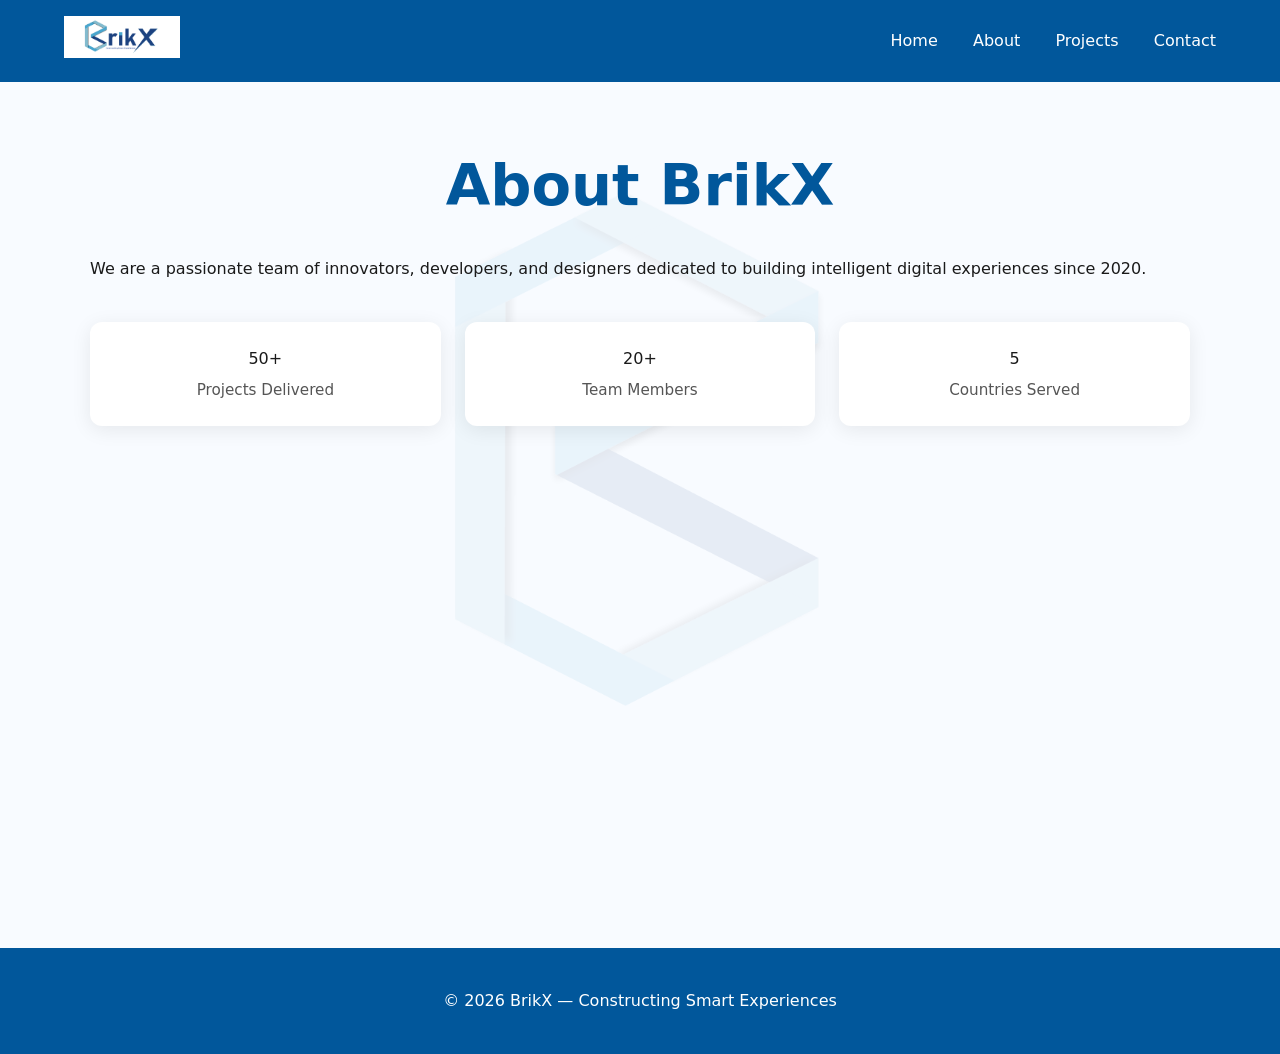
==== about.html @ 63b52a76 "sample" ====
<!DOCTYPE html>
<html lang="en">
<head>
  <meta charset="UTF-8" />
  <meta name="viewport" content="width=device-width, initial-scale=1.0"/>
  <title>BrikX - About Us</title>
  <link rel="stylesheet" href="css/style.css">
</head>
<body>

  <header>
    <nav class="navbar">
      <div class="logo-container">
        <img src="img/brikxxx.png" alt="BrikX Logo" class="logo">
      </div>
      <ul class="nav-links">
        <li><a href="index.html">Home</a></li>
        <li><a href="about.html" class="active">About</a></li>
        <li><a href="projects.html">Projects</a></li>
        <li><a href="contact.html">Contact</a></li>
      </ul>
      <div class="hamburger">
        <span></span><span></span><span></span>
      </div>
    </nav>
  </header>

  <main>
    <section class="section about">
      <div class="watermark"><img src="img/Brix.png" alt=""></div>
      <div class="content">
        <h2>About BrikX</h2>
        <p>We are a passionate team of innovators, developers, and designers dedicated to building intelligent digital experiences since 2020.</p>
        
        <div class="stats">
          <div>50+<span>Projects Delivered</span></div>
          <div>20+<span>Team Members</span></div>
          <div>5<span>Countries Served</span></div>
        </div>
      </div>
    </section>
  </main>

  <footer>
    <p>© 2026 BrikX — Constructing Smart Experiences</p>
  </footer>

  <script src="js/app.js"></script>
</body>
</html>
---- css/style.css ----
/* styles.css */
:root {
    --primary-dark: #01579B;
    --primary-light: #4FC3F7;
    --accent: #E3F2FD;
    --text: #1a1a1a;
    --gray: #555;
}

* {
    margin: 0;
    padding: 0;
    box-sizing: border-box;
}

body {
    font-family: system-ui, -apple-system, sans-serif;
    color: var(--text);
    background: #f8fbff;
    line-height: 1.6;
    scroll-behavior: smooth;
}

.navbar {
    position: fixed;
    top: 0;
    width: 100%;
    background: var(--primary-dark);
    padding: 1rem 5%;
    display: flex;
    justify-content: space-between;
    align-items: center;
    z-index: 1000;
}

.logo {
    height: 42px;
}

.nav-links {
    display: flex;
    list-style: none;
    gap: 2.2rem;
}

.nav-links a {
    color: white;
    text-decoration: none;
    font-weight: 500;
    transition: all 0.3s;
}

.nav-links a:hover {
    color: var(--primary-light);
}

/* Mobile Menu */
.hamburger {
    display: none;
    flex-direction: column;
    gap: 5px;
    cursor: pointer;
}

.hamburger span {
    width: 25px;
    height: 3px;
    background: white;
    transition: all 0.3s;
}

.section {
    position: relative;
    min-height: 100vh;
    padding: 140px 5% 60px;
    overflow: hidden;
}

.watermark {
    position: absolute;
    top: 50%;
    left: 50%;
    transform: translate(-50%, -50%);
    opacity: 0.08;
    pointer-events: none;
    transition: transform 0.15s ease-out;
}

.watermark img {
    width: 380px;
    max-width: 65vw;
}

/* Hero */
.hero {
    background: linear-gradient(135deg, var(--primary-dark) 0%, #0288D1 100%);
    color: white;
    text-align: center;
}

.hero h1 {
    font-size: clamp(2.8rem, 8vw, 5.5rem);
    margin-bottom: 1rem;
    line-height: 1.1;
}

.hero p {
    font-size: 1.3rem;
    max-width: 600px;
    margin: 0 auto;
    opacity: 0.9;
}

/* Content */
.content {
    position: relative;
    z-index: 2;
    max-width: 1100px;
    margin: 0 auto;
}

h2 {
    color: var(--primary-dark);
    font-size: clamp(2.2rem, 5vw, 3.6rem);
    margin-bottom: 1.5rem;
    text-align: center;
}

/* Stats */
.stats {
    display: grid;
    grid-template-columns: repeat(auto-fit, minmax(140px, 1fr));
    gap: 1.5rem;
    margin-top: 2.5rem;
    text-align: center;
}

.stats div {
    background: white;
    padding: 1.5rem;
    border-radius: 12px;
    box-shadow: 0 4px 20px rgba(0,0,0,0.08);
}

.stats div span {
    display: block;
    font-size: 0.95rem;
    color: var(--gray);
    margin-top: 0.4rem;
}

/* Projects */
.projects-grid {
    display: grid;
    grid-template-columns: repeat(auto-fit, minmax(320px, 1fr));
    gap: 1.8rem;
    margin-top: 2.5rem;
}

.project-card {
    background: white;
    padding: 1.8rem;
    border-radius: 12px;
    box-shadow: 0 4px 25px rgba(0,0,0,0.07);
    transition: transform 0.3s;
}

.project-card:hover {
    transform: translateY(-8px);
}

.project-card h3 {
    color: var(--primary-dark);
    margin-bottom: 0.8rem;
}

/* Form */
.contact-form {
    max-width: 580px;
    margin: 2.5rem auto 0;
    display: grid;
    gap: 1.2rem;
}

input, textarea {
    padding: 0.9rem 1.2rem;
    border: 1px solid #ddd;
    border-radius: 8px;
    font-size: 1rem;
}

button {
    padding: 1rem;
    background: var(--primary-dark);
    color: white;
    border: none;
    border-radius: 8px;
    font-size: 1.1rem;
    cursor: pointer;
    transition: 0.3s;
}

button:hover {
    background: var(--primary-light);
}

/* Footer */
footer {
    background: var(--primary-dark);
    color: white;
    text-align: center;
    padding: 2.5rem 1rem;
    margin-top: 3rem;
}

/* ── Responsive ──────────────────────────────────────── */

@media (max-width: 900px) {
    .nav-links {
        position: fixed;
        top: 0;
        right: -100%;
        height: 100vh;
        width: 280px;
        background: var(--primary-dark);
        flex-direction: column;
        justify-content: center;
        align-items: center;
        transition: 0.4s;
        z-index: 999;
    }

    .nav-links.active {
        right: 0;
    }

    .hamburger {
        display: flex;
        z-index: 1001;
    }

    .hamburger.active span:nth-child(1) {
        transform: rotate(45deg) translate(5px, 6px);
    }
    .hamburger.active span:nth-child(2) {
        opacity: 0;
    }
    .hamburger.active span:nth-child(3) {
        transform: rotate(-45deg) translate(7px, -7px);
    }
}

@media (max-width: 600px) {
    .section {
        padding: 120px 6% 60px;
    }

    .watermark img {
        width: 280px;
    }

    .hero h1 {
        font-size: clamp(2.4rem, 9vw, 4.2rem);
    }

    .contact-form {
        max-width: 100%;
    }
}
.hero {
  min-height: 100vh;
  background: linear-gradient(135deg, #01579b 0%, #0288d1 100%);
  color: white;
  position: relative;
  overflow: hidden;
  display: flex;
  align-items: center;
}

.hero-content {
  max-width: 1400px;
  margin: 0 auto;
  padding: 0 5%;
  display: grid;
  grid-template-columns: 1fr 1fr;
  gap: 4rem;
  align-items: center;
  z-index: 2;
  position: relative;
}

.hero-text h1 {
  font-size: clamp(3.2rem, 9vw, 7.2rem);
  line-height: 1;
  margin-bottom: 1.5rem;
}

.highlight {
  color: #81d4fa;
  position: relative;
}

.hero-cta {
  display: flex;
  gap: 1.5rem;
  margin-top: 2.5rem;
}

.btn {
  display: inline-block;
  padding: 1rem 2.2rem;
  border-radius: 50px;
  font-weight: 600;
  text-decoration: none;
  transition: all 0.3s;
}

.btn.primary {
  background: white;
  color: var(--primary-dark);
}

.btn.primary:hover {
  transform: translateY(-3px);
  box-shadow: 0 12px 30px rgba(0,0,0,0.25);
}

.btn.outline {
  border: 2px solid white;
  color: white;
}

.btn.outline:hover {
  background: white;
  color: var(--primary-dark);
}

.hero-visual {
  position: relative;
}

.mock-device {
  width: 100%;
  max-width: 420px;
  aspect-ratio: 9/19;
  margin: 0 auto;
  position: relative;
  perspective: 1200px;
}

.device-frame {
  position: absolute;
  inset: 0;
  background: rgba(255,255,255,0.15);
  border-radius: 38px;
  border: 12px solid rgba(255,255,255,0.25);
  backdrop-filter: blur(4px);
  transform: rotateY(-15deg) rotateX(8deg);
}

.device-screen {
  position: absolute;
  inset: 12px;
  background: linear-gradient(145deg, #0d47a1, #1565c0);
  border-radius: 26px;
  overflow: hidden;
}

/* Mobile adjustments */
@media (max-width: 900px) {
  .hero-content {
    grid-template-columns: 1fr;
    text-align: center;
    padding-top: 80px;
  }
  
  .hero-cta {
    justify-content: center;
  }
  
  .mock-device {
    margin: 3rem auto 0;
  }
}
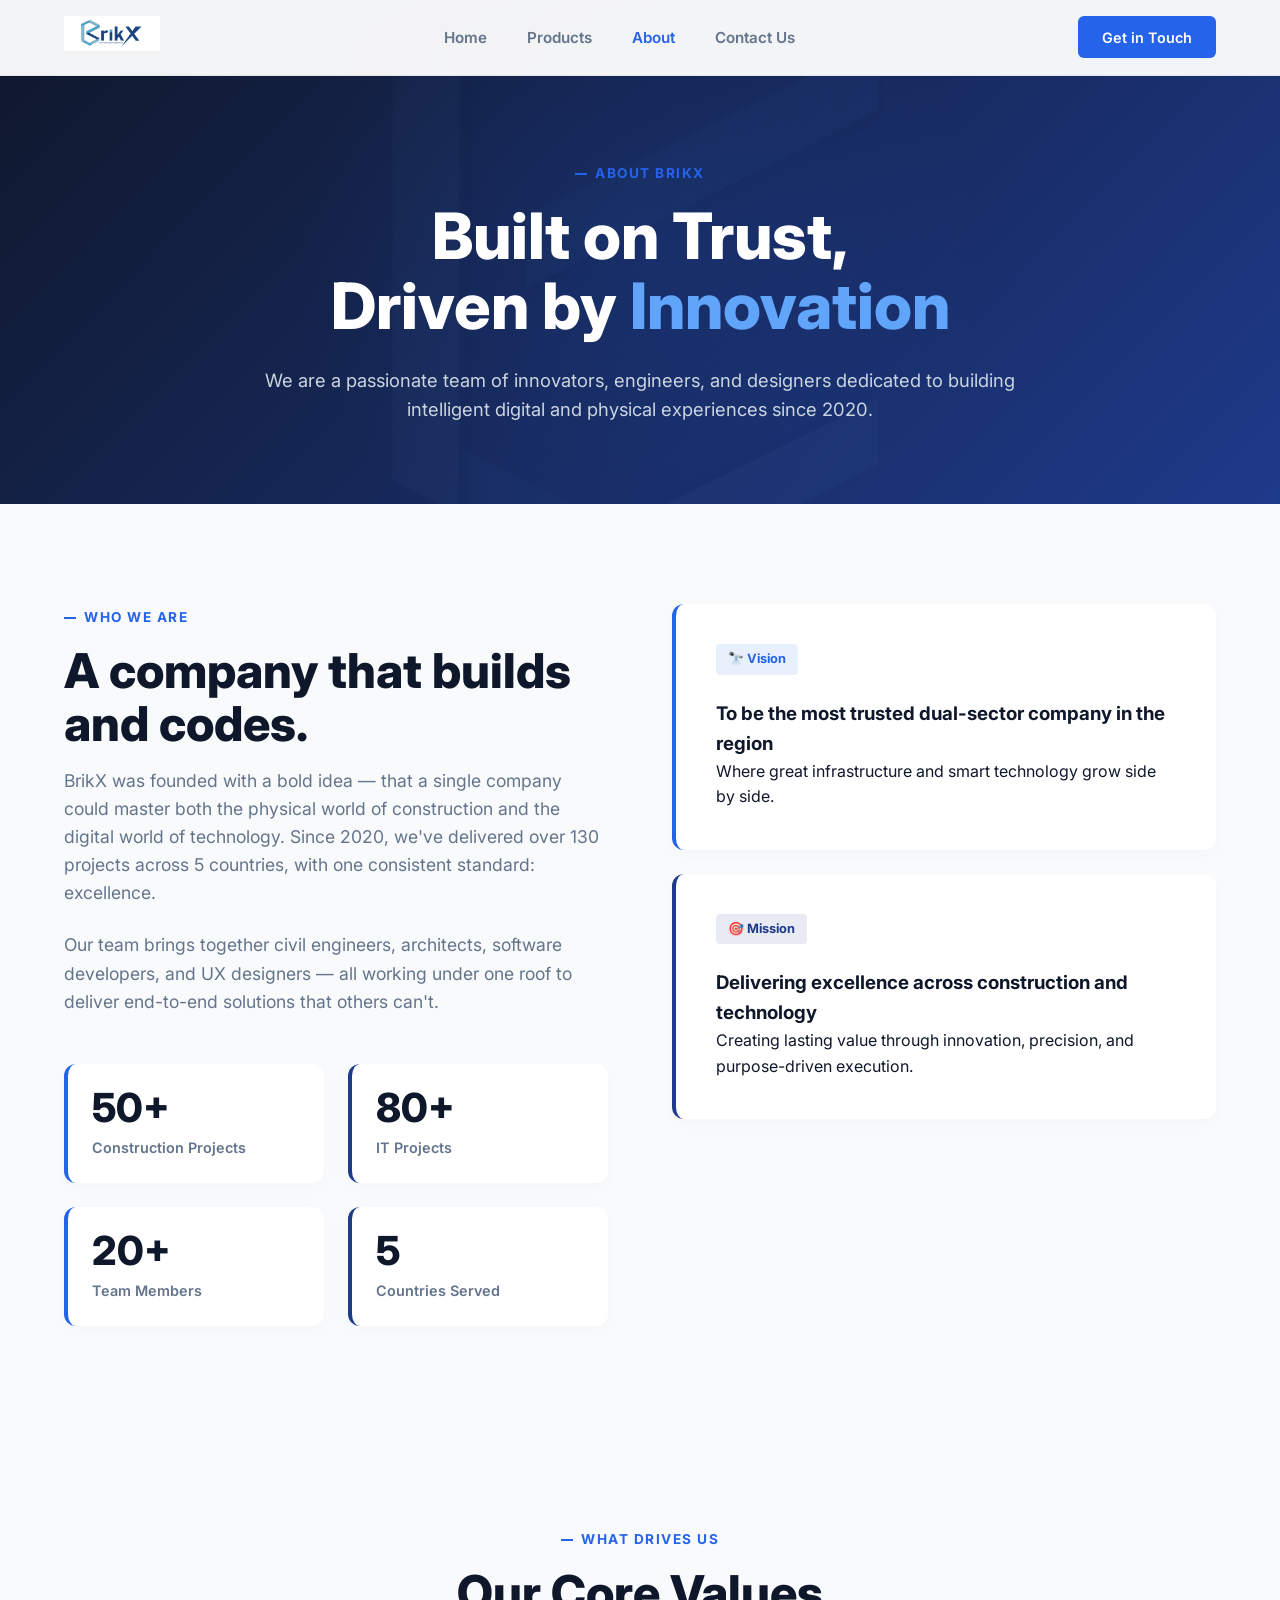
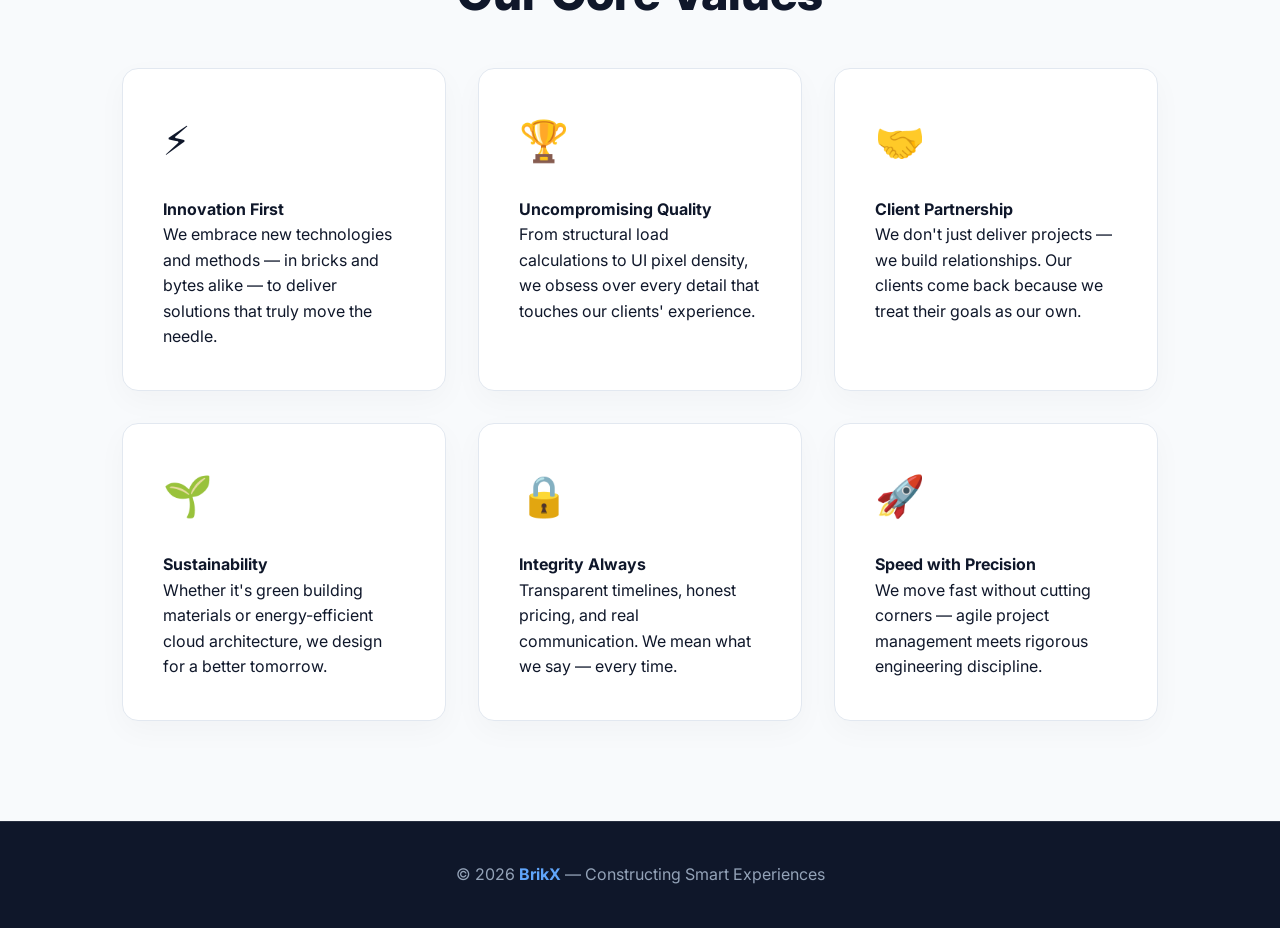
==== commit a324bdff: "Revamp About page layout and content with enhanced navigation, mobile menu functionality, and improv" ====
--- a/about.html
+++ b/about.html
@@ -1,50 +1,137 @@
 <!DOCTYPE html>
 <html lang="en">
 <head>
-  <meta charset="UTF-8" />
+  <meta charset="UTF-8"/>
   <meta name="viewport" content="width=device-width, initial-scale=1.0"/>
-  <title>BrikX - About Us</title>
+  <title>BrikX — About Us</title>
   <link rel="stylesheet" href="css/style.css">
 </head>
 <body>
 
-  <header>
-    <nav class="navbar">
-      <div class="logo-container">
-        <img src="img/brikxxx.png" alt="BrikX Logo" class="logo">
-      </div>
-      <ul class="nav-links">
-        <li><a href="index.html">Home</a></li>
-        <li><a href="about.html" class="active">About</a></li>
-        <li><a href="projects.html">Projects</a></li>
-        <li><a href="contact.html">Contact</a></li>
-      </ul>
-      <div class="hamburger">
-        <span></span><span></span><span></span>
-      </div>
-    </nav>
-  </header>
+<nav class="navbar">
+  <div class="navbar-inner">
+    <div class="logo-container">
+      <img src="img/brikxxx.png" alt="BrikX Logo" class="logo" onerror="this.style.display='none';this.nextElementSibling.style.display='block'">
+      <div class="logo-text" style="display:none">Brik<span>X</span></div>
+    </div>
+    <ul class="nav-links">
+      <li><a href="index.html">Home</a></li>
+      <li><a href="projects.html">Products</a></li>
+      <li><a href="about.html" class="active">About</a></li>
+      <li><a href="contact.html">Contact Us</a></li>
+    </ul>
+    <a href="contact.html" class="nav-cta">Get in Touch</a>
+    <button class="hamburger" aria-label="Open menu">
+      <span></span><span></span><span></span>
+    </button>
+  </div>
+</nav>
 
-  <main>
-    <section class="section about">
-      <div class="watermark"><img src="img/Brix.png" alt=""></div>
-      <div class="content">
-        <h2>About BrikX</h2>
-        <p>We are a passionate team of innovators, developers, and designers dedicated to building intelligent digital experiences since 2020.</p>
-        
-        <div class="stats">
-          <div>50+<span>Projects Delivered</span></div>
-          <div>20+<span>Team Members</span></div>
-          <div>5<span>Countries Served</span></div>
+<div class="mobile-menu">
+  <a href="index.html">Home</a>
+  <a href="projects.html">Products</a>
+  <a href="about.html" class="active">About</a>
+  <a href="contact.html">Contact Us</a>
+</div>
+
+<section class="page-hero">
+  <div class="page-hero-bg"></div>
+  <div class="watermark"><img src="img/Brix.png" alt=""></div>
+  <div class="page-hero-inner">
+    <div class="section-label">About BrikX</div>
+    <h1>Built on Trust,<br>Driven by <em>Innovation</em></h1>
+    <p>We are a passionate team of innovators, engineers, and designers dedicated to building intelligent digital and physical experiences since 2020.</p>
+  </div>
+</section>
+
+<section class="about-section">
+  <div class="about-grid">
+    <div>
+      <div class="section-label">Who We Are</div>
+      <h2 class="section-title">A company that builds<br>and codes.</h2>
+      <p class="section-sub" style="margin-bottom: 1.5rem;">BrikX was founded with a bold idea — that a single company could master both the physical world of construction and the digital world of technology. Since 2020, we've delivered over 130 projects across 5 countries, with one consistent standard: excellence.</p>
+      <p class="section-sub">Our team brings together civil engineers, architects, software developers, and UX designers — all working under one roof to deliver end-to-end solutions that others can't.</p>
+      
+      <div class="about-stats">
+        <div class="about-stat">
+          <div class="about-stat-num">50+</div>
+          <div class="about-stat-label">Construction Projects</div>
+        </div>
+        <div class="about-stat">
+          <div class="about-stat-num">80+</div>
+          <div class="about-stat-label">IT Projects</div>
+        </div>
+        <div class="about-stat">
+          <div class="about-stat-num">20+</div>
+          <div class="about-stat-label">Team Members</div>
+        </div>
+        <div class="about-stat">
+          <div class="about-stat-num">5</div>
+          <div class="about-stat-label">Countries Served</div>
         </div>
       </div>
-    </section>
-  </main>
+    </div>
+    
+    <div>
+      <div class="vm-card vision">
+        <div class="vm-badge vision">🔭 Vision</div>
+        <h3>To be the most trusted dual-sector company in the region</h3>
+        <p>Where great infrastructure and smart technology grow side by side.</p>
+      </div>
+      <div class="vm-card mission">
+        <div class="vm-badge mission">🎯 Mission</div>
+        <h3>Delivering excellence across construction and technology</h3>
+        <p>Creating lasting value through innovation, precision, and purpose-driven execution.</p>
+      </div>
+    </div>
+  </div>
+</section>
 
-  <footer>
-    <p>© 2026 BrikX — Constructing Smart Experiences</p>
-  </footer>
+<section class="values-section">
+  <div class="page-wrap">
+    <div style="text-align: center;">
+      <div class="section-label">What Drives Us</div>
+      <h2 class="section-title">Our Core Values</h2>
+    </div>
+    <div class="values-grid">
+      <div class="value-card">
+        <div class="value-icon">⚡</div>
+        <h4>Innovation First</h4>
+        <p>We embrace new technologies and methods — in bricks and bytes alike — to deliver solutions that truly move the needle.</p>
+      </div>
+      <div class="value-card">
+        <div class="value-icon">🏆</div>
+        <h4>Uncompromising Quality</h4>
+        <p>From structural load calculations to UI pixel density, we obsess over every detail that touches our clients' experience.</p>
+      </div>
+      <div class="value-card">
+        <div class="value-icon">🤝</div>
+        <h4>Client Partnership</h4>
+        <p>We don't just deliver projects — we build relationships. Our clients come back because we treat their goals as our own.</p>
+      </div>
+      <div class="value-card">
+        <div class="value-icon">🌱</div>
+        <h4>Sustainability</h4>
+        <p>Whether it's green building materials or energy-efficient cloud architecture, we design for a better tomorrow.</p>
+      </div>
+      <div class="value-card">
+        <div class="value-icon">🔒</div>
+        <h4>Integrity Always</h4>
+        <p>Transparent timelines, honest pricing, and real communication. We mean what we say — every time.</p>
+      </div>
+      <div class="value-card">
+        <div class="value-icon">🚀</div>
+        <h4>Speed with Precision</h4>
+        <p>We move fast without cutting corners — agile project management meets rigorous engineering discipline.</p>
+      </div>
+    </div>
+  </div>
+</section>
 
-  <script src="js/app.js"></script>
+<footer>
+  <p>&copy; 2026 <span>BrikX</span> &mdash; Constructing Smart Experiences</p>
+</footer>
+
+<script src="js/app.js"></script>
 </body>
 </html>
--- a/css/style.css
+++ b/css/style.css
@@ -1,384 +1,236 @@
-/* styles.css */
+/* css/style.css - COMPLETE UPDATED VERSION */
+
+@import url('https://fonts.googleapis.com/css2?family=Inter:wght@400;500;600;700;800&display=swap');
+
 :root {
-    --primary-dark: #01579B;
-    --primary-light: #4FC3F7;
-    --accent: #E3F2FD;
-    --text: #1a1a1a;
-    --gray: #555;
-}
-
-* {
-    margin: 0;
-    padding: 0;
-    box-sizing: border-box;
-}
-
-body {
-    font-family: system-ui, -apple-system, sans-serif;
-    color: var(--text);
-    background: #f8fbff;
-    line-height: 1.6;
-    scroll-behavior: smooth;
-}
-
-.navbar {
-    position: fixed;
-    top: 0;
-    width: 100%;
-    background: var(--primary-dark);
-    padding: 1rem 5%;
-    display: flex;
-    justify-content: space-between;
-    align-items: center;
-    z-index: 1000;
-}
-
-.logo {
-    height: 42px;
-}
-
-.nav-links {
-    display: flex;
-    list-style: none;
-    gap: 2.2rem;
-}
-
-.nav-links a {
-    color: white;
-    text-decoration: none;
-    font-weight: 500;
-    transition: all 0.3s;
-}
-
-.nav-links a:hover {
-    color: var(--primary-light);
-}
+    --primary-blue: #2563eb; 
+    --accent-blue: #60a5fa; 
+    --dark-blue: #1e3a8a; 
+    --hero-bg: #0f172a; 
+    --light-bg: #f8fafc; 
+    --card-bg: #ffffff;
+    --text-main: #0f172a;
+    --text-muted: #64748b;
+    --white: #ffffff;
+    --border-color: #e2e8f0;
+}
+
+* { margin: 0; padding: 0; box-sizing: border-box; font-family: 'Inter', system-ui, sans-serif; }
+body { background-color: var(--light-bg); color: var(--text-main); line-height: 1.6; overflow-x: hidden; }
+a { text-decoration: none; }
+ul { list-style: none; }
+
+.page-wrap { max-width: 1200px; margin: 0 auto; padding: 0 5%; }
+
+/* Typography */
+.section-label { display: inline-block; color: var(--primary-blue); font-size: 0.85rem; font-weight: 700; text-transform: uppercase; letter-spacing: 1.5px; margin-bottom: 1rem; position: relative; padding-left: 20px; }
+.section-label::before { content: ''; position: absolute; left: 0; top: 50%; transform: translateY(-50%); width: 12px; height: 2px; background: var(--primary-blue); }
+.section-title { font-size: clamp(2.2rem, 4vw, 3rem); font-weight: 800; line-height: 1.1; margin-bottom: 1rem; color: var(--text-main); }
+.section-sub { font-size: 1.1rem; color: var(--text-muted); max-width: 600px; margin-bottom: 3rem; }
+
+/* Navbar */
+.navbar { position: fixed; top: 0; width: 100%; background: rgba(255, 255, 255, 0.95); backdrop-filter: blur(10px); z-index: 1000; border-bottom: 1px solid rgba(0,0,0,0.05); }
+.navbar-inner { display: flex; justify-content: space-between; align-items: center; padding: 1rem 5%; max-width: 1400px; margin: 0 auto; }
+.logo-container .logo { 
+    height: 35px; 
+    object-fit: contain;
+    mix-blend-mode: multiply; /* Me line eken logo eke sudu pata transparent karanawa! */
+}
+.logo-text { font-size: 1.5rem; font-weight: 800; color: var(--text-main); }
+.logo-text span { color: var(--primary-blue); }
+.nav-links { display: flex; gap: 2.5rem; }
+.nav-links a { color: var(--text-muted); font-weight: 600; font-size: 0.95rem; transition: color 0.3s ease; }
+.nav-links a:hover, .nav-links a.active { color: var(--primary-blue); }
+.nav-cta { background: var(--primary-blue); color: var(--white); padding: 0.6rem 1.5rem; border-radius: 6px; font-weight: 600; font-size: 0.9rem; transition: background 0.3s ease; }
+.nav-cta:hover { background: var(--dark-blue); }
 
 /* Mobile Menu */
-.hamburger {
-    display: none;
-    flex-direction: column;
-    gap: 5px;
-    cursor: pointer;
-}
-
-.hamburger span {
-    width: 25px;
-    height: 3px;
-    background: white;
-    transition: all 0.3s;
-}
-
-.section {
-    position: relative;
-    min-height: 100vh;
-    padding: 140px 5% 60px;
-    overflow: hidden;
-}
-
-.watermark {
-    position: absolute;
-    top: 50%;
-    left: 50%;
-    transform: translate(-50%, -50%);
-    opacity: 0.08;
-    pointer-events: none;
-    transition: transform 0.15s ease-out;
-}
-
-.watermark img {
-    width: 380px;
-    max-width: 65vw;
-}
-
-/* Hero */
-.hero {
-    background: linear-gradient(135deg, var(--primary-dark) 0%, #0288D1 100%);
-    color: white;
-    text-align: center;
-}
-
-.hero h1 {
-    font-size: clamp(2.8rem, 8vw, 5.5rem);
-    margin-bottom: 1rem;
-    line-height: 1.1;
-}
-
-.hero p {
-    font-size: 1.3rem;
-    max-width: 600px;
-    margin: 0 auto;
-    opacity: 0.9;
-}
-
-/* Content */
-.content {
-    position: relative;
-    z-index: 2;
-    max-width: 1100px;
-    margin: 0 auto;
-}
-
-h2 {
-    color: var(--primary-dark);
-    font-size: clamp(2.2rem, 5vw, 3.6rem);
-    margin-bottom: 1.5rem;
-    text-align: center;
-}
-
-/* Stats */
-.stats {
-    display: grid;
-    grid-template-columns: repeat(auto-fit, minmax(140px, 1fr));
-    gap: 1.5rem;
-    margin-top: 2.5rem;
-    text-align: center;
-}
-
-.stats div {
-    background: white;
-    padding: 1.5rem;
-    border-radius: 12px;
-    box-shadow: 0 4px 20px rgba(0,0,0,0.08);
-}
-
-.stats div span {
-    display: block;
-    font-size: 0.95rem;
-    color: var(--gray);
-    margin-top: 0.4rem;
-}
-
-/* Projects */
+.hamburger { display: none; background: none; border: none; cursor: pointer; flex-direction: column; gap: 5px; z-index: 1001; }
+.hamburger span { width: 25px; height: 2px; background: var(--text-main); transition: 0.3s; }
+.mobile-menu { position: fixed; top: 0; right: -100%; width: 100%; height: 100vh; background: var(--white); z-index: 999; display: flex; flex-direction: column; justify-content: center; align-items: center; gap: 2rem; transition: 0.4s; }
+.mobile-menu.open { right: 0; }
+.mobile-menu a { font-size: 1.5rem; font-weight: 700; color: var(--text-main); }
+
+/* ==== SUB-PAGES CSS (About, Contact, Products) ==== */
+.page-hero { position: relative; padding: 160px 5% 80px; background: linear-gradient(135deg, var(--hero-bg) 0%, var(--dark-blue) 100%); color: var(--white); overflow: hidden; text-align: center; }
+.page-hero-bg { position: absolute; inset: 0; background-image: radial-gradient(circle at 50% 50%, rgba(37, 99, 235, 0.1) 0%, transparent 50%); }
+.page-hero-inner { position: relative; z-index: 2; max-width: 800px; margin: 0 auto; }
+.page-hero h1 { font-size: clamp(3rem, 5vw, 4.5rem); font-weight: 800; margin-bottom: 1.5rem; line-height: 1.1; }
+.page-hero em { font-style: normal; color: var(--accent-blue); }
+.page-hero p { font-size: 1.15rem; color: #cbd5e1; }
+.watermark { position: absolute; top: 50%; left: 50%; transform: translate(-50%, -50%); opacity: 0.03; z-index: 0; pointer-events: none; }
+
+/* Sections */
+.about-section, .values-section, .contact-section, .products-section { padding: 100px 5%; }
+.about-grid, .contact-grid { display: grid; grid-template-columns: repeat(auto-fit, minmax(320px, 1fr)); gap: 4rem; max-width: 1200px; margin: 0 auto; }
+
+/* About Stats */
+.about-stats { display: grid; grid-template-columns: 1fr 1fr; gap: 1.5rem; margin-top: 2.5rem; }
+.about-stat { background: var(--card-bg); padding: 1.5rem; border-radius: 12px; border-left: 4px solid var(--primary-blue); box-shadow: 0 5px 15px rgba(0,0,0,0.02); }
+.about-stat:nth-child(even) { border-left-color: var(--dark-blue); }
+.about-stat-num { font-size: 2.5rem; font-weight: 800; color: var(--text-main); margin-bottom: 0.5rem; line-height: 1; }
+.about-stat-label { font-size: 0.9rem; color: var(--text-muted); font-weight: 600; }
+
+/* Vision & Mission Cards */
+.vm-card { background: var(--card-bg); padding: 2.5rem; border-radius: 12px; border-left: 4px solid; box-shadow: 0 5px 15px rgba(0,0,0,0.02); margin-bottom: 1.5rem;}
+.vm-card.vision { border-color: var(--primary-blue); }
+.vm-card.mission { border-color: var(--dark-blue); }
+.vm-badge { display: inline-block; padding: 5px 12px; border-radius: 4px; font-size: 0.8rem; font-weight: 700; margin-bottom: 1.5rem; }
+.vm-badge.vision { background: rgba(37, 99, 235, 0.1); color: var(--primary-blue); }
+.vm-badge.mission { background: rgba(30, 58, 138, 0.1); color: var(--dark-blue); }
+
+/* Values */
+.values-grid { display: grid; grid-template-columns: repeat(auto-fit, minmax(300px, 1fr)); gap: 2rem; margin-top: 3rem; }
+.value-card { background: var(--card-bg); padding: 2.5rem; border-radius: 16px; border: 1px solid var(--border-color); box-shadow: 0 10px 30px rgba(0,0,0,0.03); transition: all 0.3s ease; }
+.value-card:hover { transform: translateY(-5px); border-color: var(--primary-blue); }
+.value-icon { font-size: 2.5rem; margin-bottom: 1.5rem; }
+
+/* Contact Details */
+.contact-detail { display: flex; gap: 1rem; margin-bottom: 1.5rem; align-items: flex-start; }
+.contact-detail-icon { font-size: 1.5rem; background: var(--card-bg); padding: 12px; border-radius: 12px; box-shadow: 0 4px 10px rgba(0,0,0,0.05); }
+.contact-detail-text strong { display: block; color: var(--text-main); font-size: 1.1rem; margin-bottom: 0.2rem; }
+.contact-detail-text { color: var(--text-muted); }
+.sector-link { background: rgba(37,99,235,0.1); color: var(--primary-blue); border: 1px solid rgba(37,99,235,0.2); padding: 0.6rem 1.2rem; border-radius: 100px; font-size: 0.85rem; font-weight: 600; text-decoration: none; transition: 0.3s; }
+.sector-link:hover { background: var(--primary-blue); color: var(--white); }
+
+/* Contact Form */
+.contact-form-wrap { background: var(--card-bg); padding: 3rem; border-radius: 16px; border: 1px solid var(--border-color); box-shadow: 0 10px 40px rgba(0,0,0,0.05); }
+.form-row { display: grid; grid-template-columns: 1fr 1fr; gap: 1rem; }
+.contact-form input, .contact-form select, .contact-form textarea { width: 100%; padding: 1rem 1.2rem; margin-bottom: 1rem; border: 1px solid var(--border-color); border-radius: 8px; font-family: inherit; font-size: 0.95rem; background: var(--light-bg); transition: 0.3s; }
+.contact-form input:focus, .contact-form select:focus, .contact-form textarea:focus { outline: none; border-color: var(--primary-blue); }
+.contact-form button { width: 100%; padding: 1rem; background: var(--primary-blue); color: var(--white); border: none; border-radius: 8px; font-weight: 600; font-size: 1rem; cursor: pointer; transition: 0.3s; }
+.contact-form button:hover { background: var(--dark-blue); }
+
+/* Products */
+.products-tabs { display: flex; justify-content: center; gap: 1rem; margin-bottom: 3rem; flex-wrap: wrap; }
+.tab-btn { padding: 0.6rem 1.5rem; border-radius: 8px; font-weight: 600; cursor: pointer; border: 1px solid var(--primary-blue); background: transparent; color: var(--primary-blue); transition: 0.3s ease; }
+.tab-btn.active, .tab-btn:hover { background: var(--primary-blue); color: var(--white); }
+.products-grid { display: grid; grid-template-columns: repeat(auto-fit, minmax(300px, 1fr)); gap: 2rem; }
+.product-card { background: var(--card-bg); padding: 2.5rem; border-radius: 16px; border: 1px solid var(--border-color); box-shadow: 0 10px 30px rgba(0,0,0,0.03); transition: 0.3s; }
+.product-card:hover { transform: translateY(-8px); border-color: var(--primary-blue); }
+.product-tag { display: inline-block; padding: 5px 12px; font-size: 0.75rem; font-weight: 700; border-radius: 6px; margin-bottom: 1rem; text-transform: uppercase; }
+.product-tag.construction { background: rgba(30, 58, 138, 0.1); color: var(--dark-blue); }
+.product-tag.it { background: rgba(37, 99, 235, 0.1); color: var(--primary-blue); }
+
+/* --- Products / Cards Grid (UPDATED) --- */
 .projects-grid {
     display: grid;
     grid-template-columns: repeat(auto-fit, minmax(320px, 1fr));
-    gap: 1.8rem;
-    margin-top: 2.5rem;
+    gap: 2.5rem;
+    margin-top: 2rem;
 }
 
 .project-card {
-    background: white;
-    padding: 1.8rem;
-    border-radius: 12px;
-    box-shadow: 0 4px 25px rgba(0,0,0,0.07);
-    transition: transform 0.3s;
-}
-
+    background: #ffffff;
+    padding: 2.5rem;
+    border-radius: 16px;
+    border: 1px solid #e2e8f0;
+    box-shadow: 0 5px 20px rgba(0, 0, 0, 0.04);
+    transition: all 0.3s ease;
+    display: flex;
+    flex-direction: column;
+    position: relative;
+}
+
+/* Color Lines (Left Border) */
+.project-card.construction-card {
+    border-left: 5px solid var(--dark-blue);
+}
+
+.project-card.it-card {
+    border-left: 5px solid var(--primary-blue);
+}
+
+/* Hover Effect */
 .project-card:hover {
     transform: translateY(-8px);
-}
-
-.project-card h3 {
-    color: var(--primary-dark);
-    margin-bottom: 0.8rem;
-}
-
-/* Form */
-.contact-form {
-    max-width: 580px;
-    margin: 2.5rem auto 0;
-    display: grid;
-    gap: 1.2rem;
-}
-
-input, textarea {
-    padding: 0.9rem 1.2rem;
-    border: 1px solid #ddd;
-    border-radius: 8px;
-    font-size: 1rem;
-}
-
-button {
-    padding: 1rem;
-    background: var(--primary-dark);
+    box-shadow: 0 15px 40px rgba(37, 99, 235, 0.12);
+}
+
+.project-tag {
+    display: inline-block;
+    padding: 5px 12px;
+    font-size: 0.75rem;
+    font-weight: 700;
+    border-radius: 6px;
+    margin-bottom: 1.2rem;
+    text-transform: uppercase;
+    width: max-content;
+}
+
+.project-tag.construction { background: rgba(30, 58, 138, 0.1); color: var(--dark-blue); }
+.project-tag.it { background: rgba(37, 99, 235, 0.1); color: var(--primary-blue); }
+
+.project-card h4 {
+    font-size: 1.4rem;
+    color: var(--text-main);
+    margin-bottom: 1rem;
+    font-weight: 700;
+    line-height: 1.3;
+}
+
+.project-card p {
+    color: var(--text-muted);
+    flex-grow: 1;
+    line-height: 1.6;
+}
+
+/* Footer */
+footer { background: var(--hero-bg); color: #94a3b8; text-align: center; padding: 2.5rem 5%; border-top: 1px solid rgba(255,255,255,0.1); }
+footer span { color: var(--accent-blue); font-weight: bold; }
+
+@media (max-width: 992px) {
+    .nav-links, .nav-cta { display: none; }
+    .hamburger { display: flex; }
+    .form-row { grid-template-columns: 1fr; }
+}
+
+/* --- WhatsApp Floating Button --- */
+.whatsapp-float {
+    position: fixed;
+    bottom: 30px;
+    right: 30px;
+    background-color: #25D366; /* Official WhatsApp Green */
     color: white;
-    border: none;
-    border-radius: 8px;
-    font-size: 1.1rem;
-    cursor: pointer;
-    transition: 0.3s;
-}
-
-button:hover {
-    background: var(--primary-light);
-}
-
-/* Footer */
-footer {
-    background: var(--primary-dark);
+    width: 60px;
+    height: 60px;
+    border-radius: 50%;
+    display: flex;
+    justify-content: center;
+    align-items: center;
+    box-shadow: 0 8px 25px rgba(37, 211, 102, 0.4);
+    z-index: 1000;
+    transition: transform 0.3s ease, box-shadow 0.3s ease;
+}
+
+.whatsapp-float:hover {
+    transform: translateY(-5px) scale(1.05);
+    box-shadow: 0 12px 30px rgba(37, 211, 102, 0.6);
     color: white;
-    text-align: center;
-    padding: 2.5rem 1rem;
-    margin-top: 3rem;
-}
-
-/* ── Responsive ──────────────────────────────────────── */
-
-@media (max-width: 900px) {
-    .nav-links {
-        position: fixed;
-        top: 0;
-        right: -100%;
-        height: 100vh;
-        width: 280px;
-        background: var(--primary-dark);
-        flex-direction: column;
-        justify-content: center;
-        align-items: center;
-        transition: 0.4s;
-        z-index: 999;
-    }
-
-    .nav-links.active {
-        right: 0;
-    }
-
-    .hamburger {
-        display: flex;
-        z-index: 1001;
-    }
-
-    .hamburger.active span:nth-child(1) {
-        transform: rotate(45deg) translate(5px, 6px);
-    }
-    .hamburger.active span:nth-child(2) {
-        opacity: 0;
-    }
-    .hamburger.active span:nth-child(3) {
-        transform: rotate(-45deg) translate(7px, -7px);
-    }
-}
-
-@media (max-width: 600px) {
-    .section {
-        padding: 120px 6% 60px;
-    }
-
-    .watermark img {
-        width: 280px;
-    }
-
-    .hero h1 {
-        font-size: clamp(2.4rem, 9vw, 4.2rem);
-    }
-
-    .contact-form {
-        max-width: 100%;
-    }
-}
-.hero {
-  min-height: 100vh;
-  background: linear-gradient(135deg, #01579b 0%, #0288d1 100%);
-  color: white;
-  position: relative;
-  overflow: hidden;
-  display: flex;
-  align-items: center;
-}
-
-.hero-content {
-  max-width: 1400px;
-  margin: 0 auto;
-  padding: 0 5%;
-  display: grid;
-  grid-template-columns: 1fr 1fr;
-  gap: 4rem;
-  align-items: center;
-  z-index: 2;
-  position: relative;
-}
-
-.hero-text h1 {
-  font-size: clamp(3.2rem, 9vw, 7.2rem);
-  line-height: 1;
-  margin-bottom: 1.5rem;
-}
-
-.highlight {
-  color: #81d4fa;
-  position: relative;
-}
-
-.hero-cta {
-  display: flex;
-  gap: 1.5rem;
-  margin-top: 2.5rem;
-}
-
-.btn {
-  display: inline-block;
-  padding: 1rem 2.2rem;
-  border-radius: 50px;
-  font-weight: 600;
-  text-decoration: none;
-  transition: all 0.3s;
-}
-
-.btn.primary {
-  background: white;
-  color: var(--primary-dark);
-}
-
-.btn.primary:hover {
-  transform: translateY(-3px);
-  box-shadow: 0 12px 30px rgba(0,0,0,0.25);
-}
-
-.btn.outline {
-  border: 2px solid white;
-  color: white;
-}
-
-.btn.outline:hover {
-  background: white;
-  color: var(--primary-dark);
-}
-
-.hero-visual {
-  position: relative;
-}
-
-.mock-device {
-  width: 100%;
-  max-width: 420px;
-  aspect-ratio: 9/19;
-  margin: 0 auto;
-  position: relative;
-  perspective: 1200px;
-}
-
-.device-frame {
-  position: absolute;
-  inset: 0;
-  background: rgba(255,255,255,0.15);
-  border-radius: 38px;
-  border: 12px solid rgba(255,255,255,0.25);
-  backdrop-filter: blur(4px);
-  transform: rotateY(-15deg) rotateX(8deg);
-}
-
-.device-screen {
-  position: absolute;
-  inset: 12px;
-  background: linear-gradient(145deg, #0d47a1, #1565c0);
-  border-radius: 26px;
-  overflow: hidden;
-}
-
-/* Mobile adjustments */
-@media (max-width: 900px) {
-  .hero-content {
-    grid-template-columns: 1fr;
-    text-align: center;
-    padding-top: 80px;
-  }
-  
-  .hero-cta {
-    justify-content: center;
-  }
-  
-  .mock-device {
-    margin: 3rem auto 0;
-  }
+}
+
+/* Home Page Mobile Fixes */
+@media (max-width: 968px) {
+    .hero-inner {
+        grid-template-columns: 1fr !important; /* Stack columns on mobile */
+        text-align: center !important;
+    }
+    .hero-inner h1 {
+        text-align: center !important;
+    }
+    .hero-inner p {
+        margin-inline: auto;
+    }
+    .hero-tag {
+        margin-inline: auto;
+    }
+    .hero-inner .btn {
+        margin-inline: auto;
+    }
+    .whatsapp-float {
+        bottom: 20px;
+        right: 20px;
+        width: 55px;
+        height: 55px;
+    }
 }
